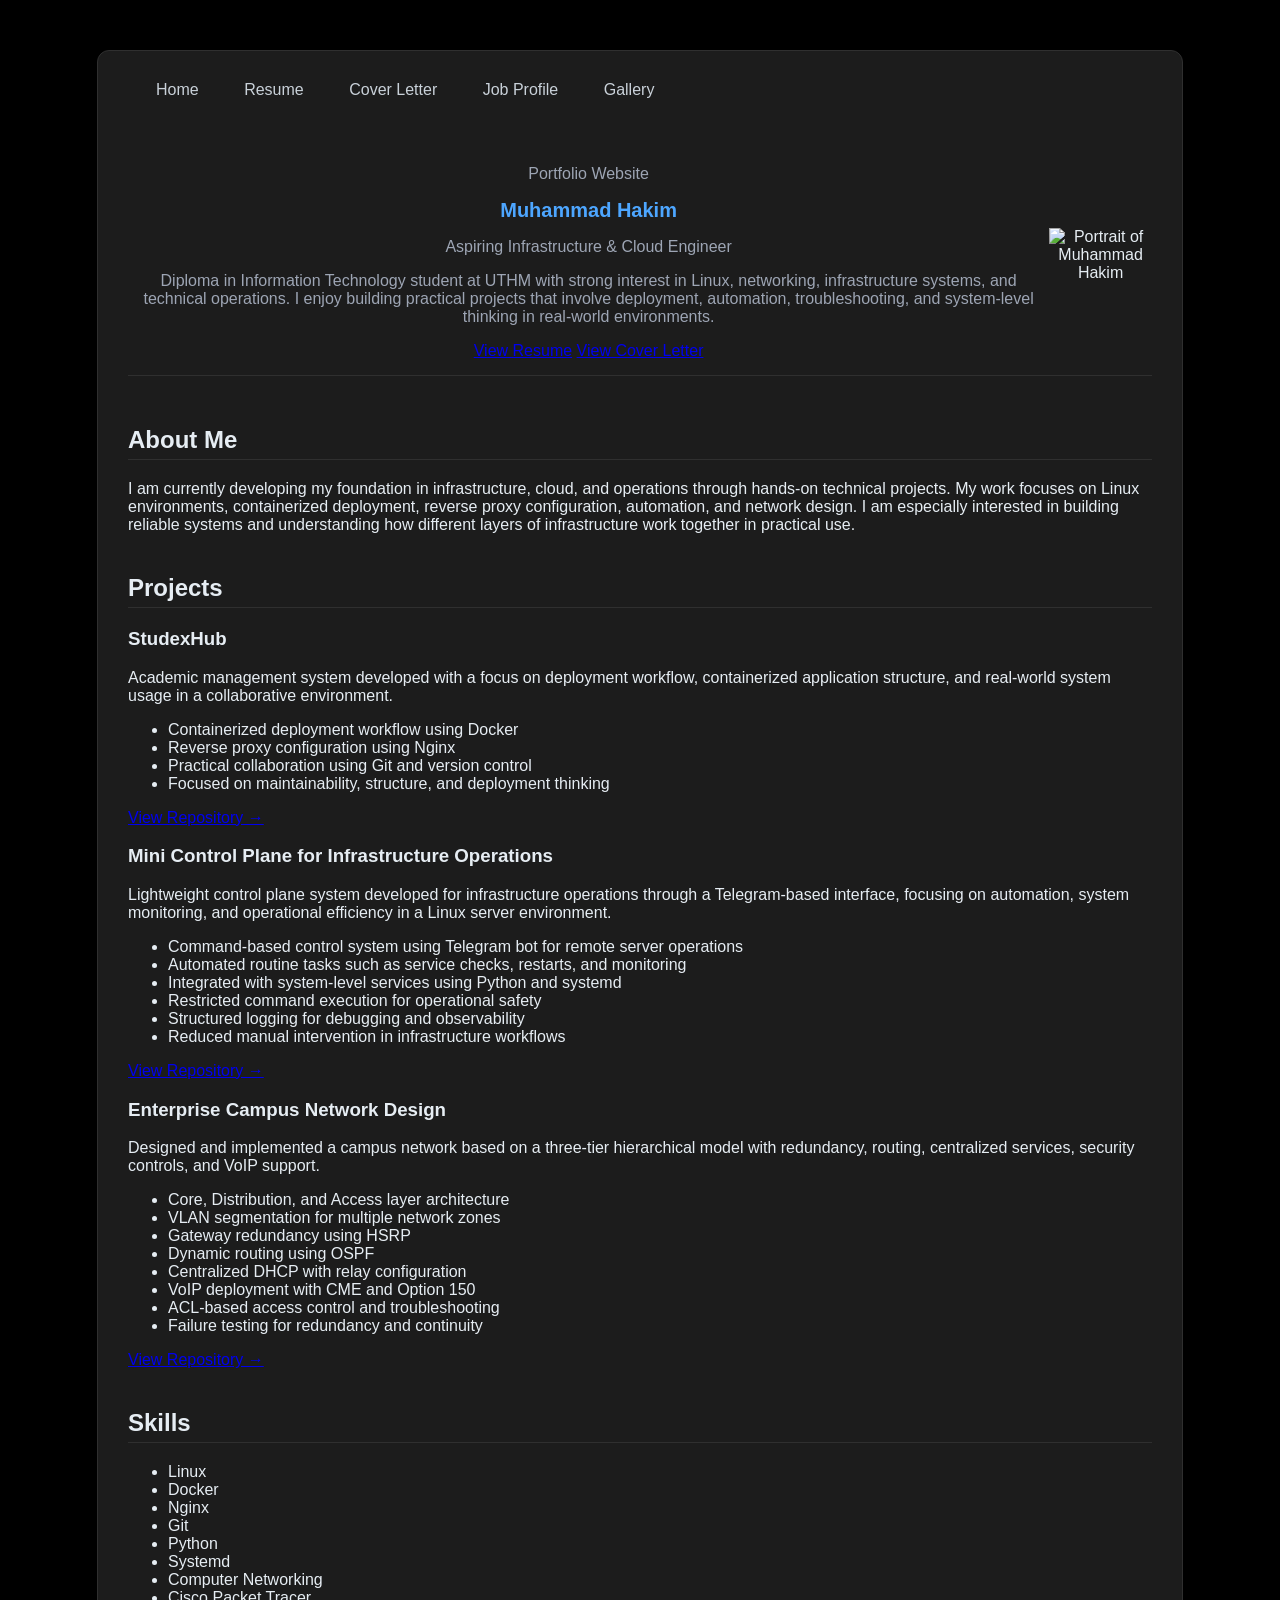
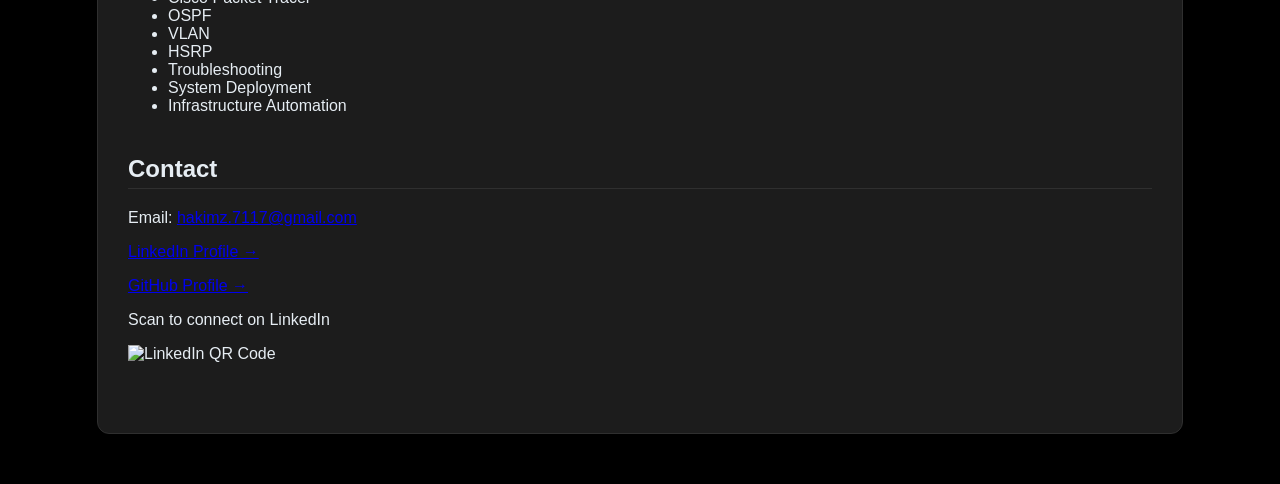
==== index.html @ 95ccece3 "index.html" ====
<!DOCTYPE html>
<html lang="en">
<head>
  <meta charset="UTF-8">
  <meta name="viewport" content="width=device-width, initial-scale=1.0">
  <title>Muhammad Hakim | Portfolio</title>
  <link rel="stylesheet" href="style.css">
</head>
<body>
  <div class="container">

    <nav class="navbar">
      <a href="index.html">Home</a>
      <a href="resume.html">Resume</a>
      <a href="cover-letter.html">Cover Letter</a>
      <a href="job-profile.html">Job Profile</a>
      <a href="gallery.html">Gallery</a>
    </nav>

    <header class="hero">
      <div class="hero-text">
        <p class="eyebrow">Portfolio Website</p>
        <h1>Muhammad Hakim</h1>
        <p class="subtitle">Aspiring Infrastructure &amp; Cloud Engineer</p>
        <p class="intro">
          Diploma in Information Technology student at UTHM with strong interest in Linux,
          networking, infrastructure systems, and technical operations. I enjoy building
          practical projects that involve deployment, automation, troubleshooting, and
          system-level thinking in real-world environments.
        </p>

        <div class="hero-links">
          <a class="button primary" href="resume.html">View Resume</a>
          <a class="button secondary" href="cover-letter.html">View Cover Letter</a>
        </div>
      </div>

      <div class="hero-image">
        <img src="images/profile.JPG" alt="Portrait of Muhammad Hakim">
      </div>
    </header>

    <section>
      <h2>About Me</h2>
      <p>
        I am currently developing my foundation in infrastructure, cloud, and operations
        through hands-on technical projects. My work focuses on Linux environments,
        containerized deployment, reverse proxy configuration, automation, and network
        design. I am especially interested in building reliable systems and understanding
        how different layers of infrastructure work together in practical use.
      </p>
    </section>

    <section>
      <h2>Projects</h2>

      <div class="project">
        <h3>StudexHub</h3>
        <p>
          Academic management system developed with a focus on deployment workflow,
          containerized application structure, and real-world system usage in a collaborative
          environment.
        </p>
        <ul>
          <li>Containerized deployment workflow using Docker</li>
          <li>Reverse proxy configuration using Nginx</li>
          <li>Practical collaboration using Git and version control</li>
          <li>Focused on maintainability, structure, and deployment thinking</li>
        </ul>
        <p class="project-links">
          <a href="https://github.com/Xaknm-Hakim/StudexHub" target="_blank" rel="noopener noreferrer">View Repository →</a>
        </p>
      </div>

      <div class="project">
        <h3>Mini Control Plane for Infrastructure Operations</h3>
        <p>
          Lightweight control plane system developed for infrastructure operations through a
          Telegram-based interface, focusing on automation, system monitoring, and
          operational efficiency in a Linux server environment.
        </p>
        <ul>
          <li>Command-based control system using Telegram bot for remote server operations</li>
          <li>Automated routine tasks such as service checks, restarts, and monitoring</li>
          <li>Integrated with system-level services using Python and systemd</li>
          <li>Restricted command execution for operational safety</li>
          <li>Structured logging for debugging and observability</li>
          <li>Reduced manual intervention in infrastructure workflows</li>
        </ul>
        <p class="project-links">
          <a href="https://github.com/Xaknm-Hakim/mini-control-plane" target="_blank" rel="noopener noreferrer">View Repository →</a>
        </p>
      </div>

      <div class="project">
        <h3>Enterprise Campus Network Design</h3>
        <p>
          Designed and implemented a campus network based on a three-tier hierarchical model
          with redundancy, routing, centralized services, security controls, and VoIP support.
        </p>
        <ul>
          <li>Core, Distribution, and Access layer architecture</li>
          <li>VLAN segmentation for multiple network zones</li>
          <li>Gateway redundancy using HSRP</li>
          <li>Dynamic routing using OSPF</li>
          <li>Centralized DHCP with relay configuration</li>
          <li>VoIP deployment with CME and Option 150</li>
          <li>ACL-based access control and troubleshooting</li>
          <li>Failure testing for redundancy and continuity</li>
        </ul>
        <p class="project-links">
          <a href="https://github.com/Xaknm-Hakim/Network-Campus-Topology" target="_blank" rel="noopener noreferrer">View Repository →</a>
        </p>
      </div>

    </section>

    <section>
      <h2>Skills</h2>
      <ul class="skills">
        <li>Linux</li>
        <li>Docker</li>
        <li>Nginx</li>
        <li>Git</li>
        <li>Python</li>
        <li>Systemd</li>
        <li>Computer Networking</li>
        <li>Cisco Packet Tracer</li>
        <li>OSPF</li>
        <li>VLAN</li>
        <li>HSRP</li>
        <li>Troubleshooting</li>
        <li>System Deployment</li>
        <li>Infrastructure Automation</li>
      </ul>
    </section>

    <section>
      <h2>Contact</h2>

      <div class="contact-container">

        <div class="contact-info">
          <p>Email: <a href="mailto:hakimz.7117@gmail.com">hakimz.7117@gmail.com</a></p>
          <p>
            <a href="https://www.linkedin.com/in/muhammad-hakim-zaaba-27b22a3b8" target="_blank" rel="noopener noreferrer">
              LinkedIn Profile →
            </a>
          </p>
          <p>
            <a href="https://github.com/Xaknm-Hakim" target="_blank" rel="noopener noreferrer">
              GitHub Profile →
            </a>
          </p>
        </div>

        <div class="contact-qr">
          <p>Scan to connect on LinkedIn</p>
          <img src="images/linkedin-qr.png" alt="LinkedIn QR Code">
        </div>

      </div>

    </section>

  </div>
</body>
</html>
---- style.css ----
/* BACKGROUND */
body {
    margin: 0;
    font-family: Arial, sans-serif;
    background-color: #000000; /* PURE BLACK */
    color: #e6edf3;
}

/* CENTER CONTAINER */
.container {
    width: 80%;
    margin: 50px auto;
    background-color: #1c1c1c; /* DARK GREY */
    padding: 30px;
    border-radius: 12px;
    border: 1px solid #2f2f2f;
}

/* NAVBAR */
header {
    display: flex;
    justify-content: space-between;
    align-items: center;
    border-bottom: 1px solid #2f2f2f;
    padding-bottom: 15px;
}

header h1 {
    font-size: 20px;
    color: #4da6ff;
}

/* NAV LINKS */
nav a {
    text-decoration: none;
    color: #c9d1d9;
    margin-left: 15px;
    padding: 6px 12px;
    border-radius: 6px;
    border: 1px solid transparent;
    transition: 0.25s;
}

nav a:hover {
    background-color: #2f2f2f;
    border: 1px solid #4da6ff;
    color: #4da6ff;
}

/* HERO */
.hero {
    text-align: center;
    margin: 50px 0;
}

.hero h2 {
    font-size: 30px;
    margin-bottom: 10px;
}

.hero p {
    color: #9da5b4;
}

/* SECTIONS */
section {
    margin-bottom: 40px;
}

section h2 {
    border-bottom: 1px solid #2f2f2f;
    padding-bottom: 5px;
}

/* PROJECT GRID */
.projects {
    display: grid;
    grid-template-columns: repeat(auto-fit, minmax(220px, 1fr));
    gap: 20px;
}

/* CARDS */
.card {
    background-color: #111111;
    padding: 20px;
    border-radius: 10px;
    border: 1px solid #2f2f2f;
    transition: 0.3s;
}

.card:hover {
    transform: translateY(-5px);
    border-color: #4da6ff;
}

.card h3 {
    color: #4da6ff;
}

/* FOOTER */
footer {
    text-align: center;
    border-top: 1px solid #2f2f2f;
    padding-top: 10px;
    color: #8b949e;
}
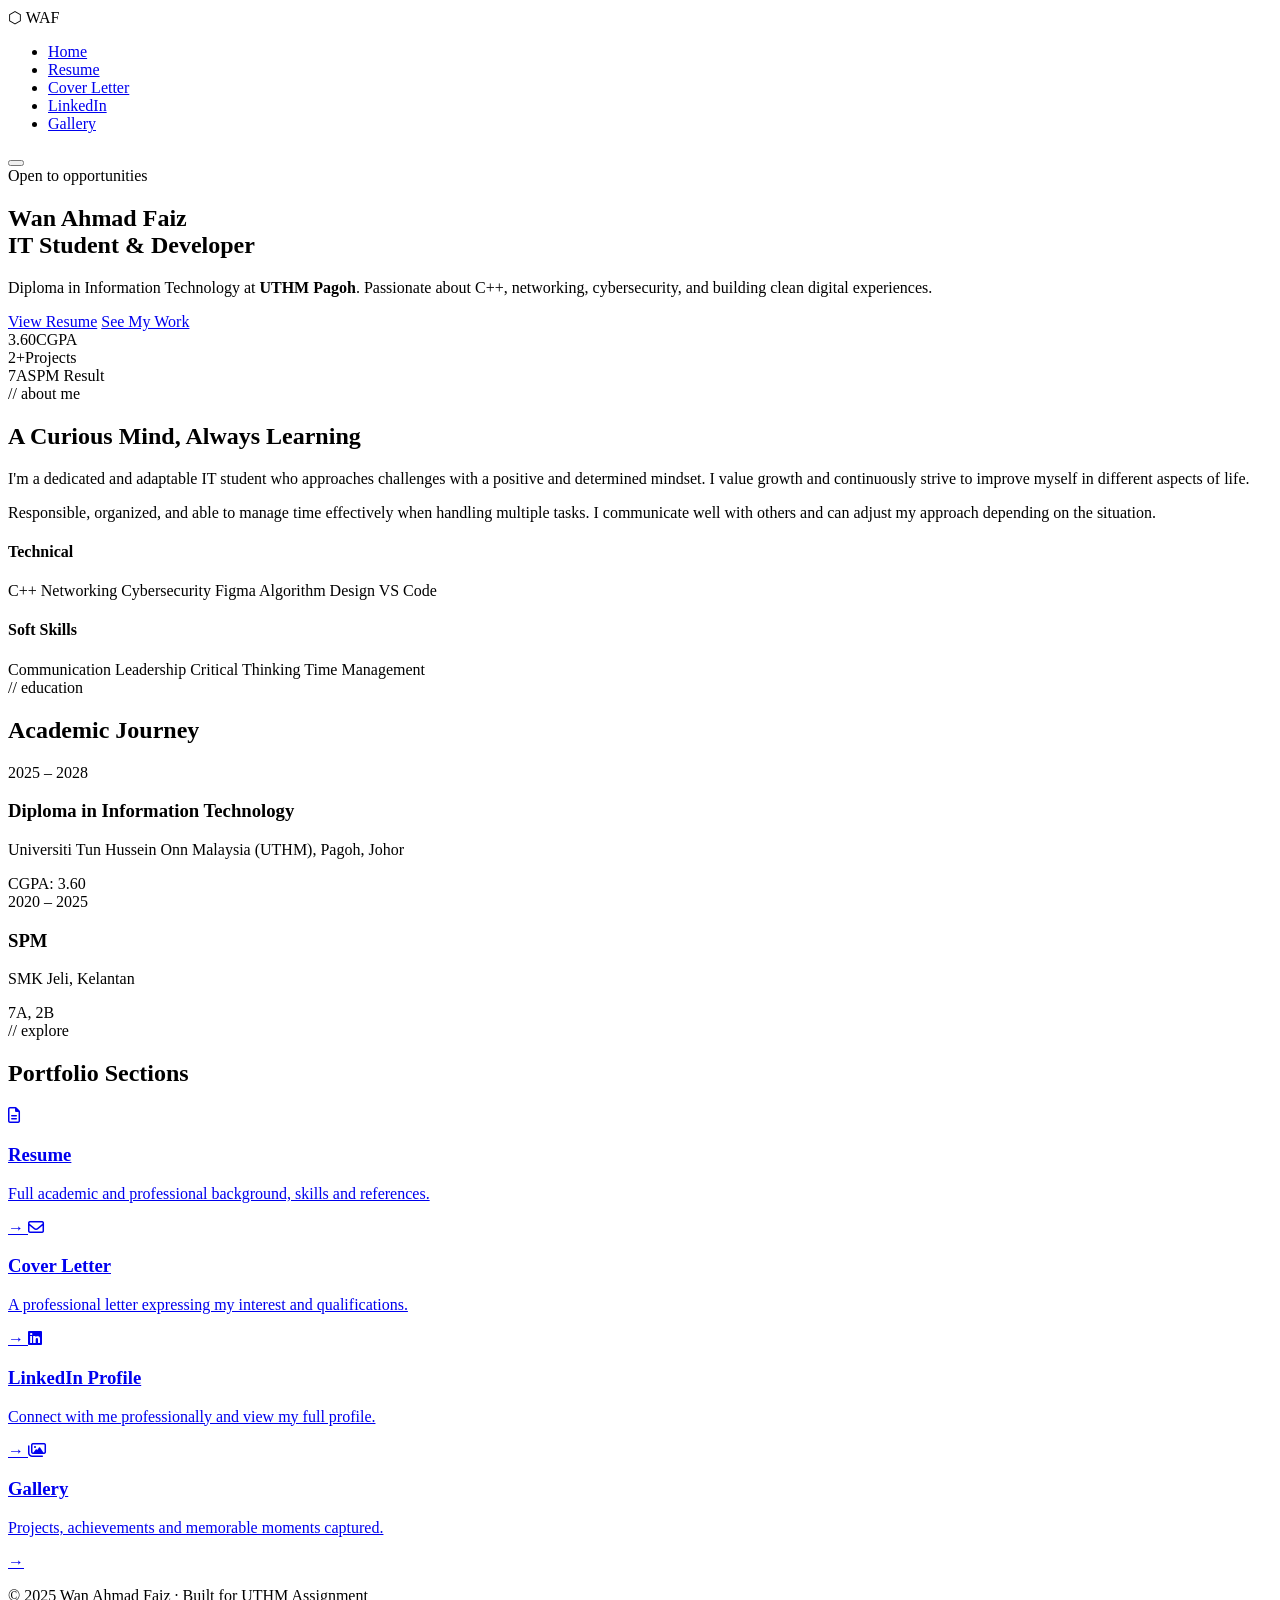
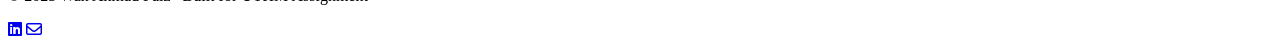
==== commit 903e033c: "Add files via upload" ====
--- a/index.html
+++ b/index.html
@@ -1,168 +1,167 @@
 <!DOCTYPE html>
 <html lang="en">
 <head>
-  <meta charset="UTF-8">
-  <meta name="viewport" content="width=device-width, initial-scale=1.0">
-  <title>Muhammad Hakim | Portfolio</title>
-  <link rel="stylesheet" href="style.css">
+  <meta charset="UTF-8" />
+  <meta name="viewport" content="width=device-width, initial-scale=1.0"/>
+  <title>Wan Ahmad Faiz | Portfolio</title>
+  <link rel="stylesheet" href="css/style.css" />
+  <link href="https://fonts.googleapis.com/css2?family=JetBrains+Mono:wght@400;700&family=Sora:wght@300;400;600;700&display=swap" rel="stylesheet"/>
+  <link rel="stylesheet" href="https://cdnjs.cloudflare.com/ajax/libs/font-awesome/6.5.0/css/all.min.css"/>
 </head>
 <body>
-  <div class="container">
 
+  <!-- NAV -->
+  <header class="site-header">
     <nav class="navbar">
-      <a href="index.html">Home</a>
-      <a href="resume.html">Resume</a>
-      <a href="cover-letter.html">Cover Letter</a>
-      <a href="job-profile.html">Job Profile</a>
-      <a href="gallery.html">Gallery</a>
+      <div class="nav-logo">
+        <span class="logo-icon">⬡</span>
+        <span class="logo-text">WAF</span>
+      </div>
+      <ul class="nav-links">
+        <li><a href="index.html" class="nav-link active">Home</a></li>
+        <li><a href="pages/resume.html" class="nav-link">Resume</a></li>
+        <li><a href="pages/coverletter.html" class="nav-link">Cover Letter</a></li>
+        <li><a href="pages/linkedin.html" class="nav-link">LinkedIn</a></li>
+        <li><a href="pages/gallery.html" class="nav-link">Gallery</a></li>
+      </ul>
+      <button class="hamburger" id="hamburger" aria-label="Toggle menu">
+        <span></span><span></span><span></span>
+      </button>
     </nav>
+  </header>
 
-    <header class="hero">
-      <div class="hero-text">
-        <p class="eyebrow">Portfolio Website</p>
-        <h1>Muhammad Hakim</h1>
-        <p class="subtitle">Aspiring Infrastructure &amp; Cloud Engineer</p>
-        <p class="intro">
-          Diploma in Information Technology student at UTHM with strong interest in Linux,
-          networking, infrastructure systems, and technical operations. I enjoy building
-          practical projects that involve deployment, automation, troubleshooting, and
-          system-level thinking in real-world environments.
-        </p>
+  <!-- MAIN WRAPPER (80% centered) -->
+  <main class="page-wrapper">
 
-        <div class="hero-links">
-          <a class="button primary" href="resume.html">View Resume</a>
-          <a class="button secondary" href="cover-letter.html">View Cover Letter</a>
+    <!-- HERO -->
+    <section class="hero">
+      <div class="hero-badge"><span class="dot"></span> Open to opportunities</div>
+      <h1 class="hero-title">
+        Wan Ahmad Faiz<br/>
+        <span class="hero-sub">IT Student & Developer</span>
+      </h1>
+      <p class="hero-desc">
+        Diploma in Information Technology at <strong>UTHM Pagoh</strong>. 
+        Passionate about C++, networking, cybersecurity, and building clean digital experiences.
+      </p>
+      <div class="hero-cta">
+        <a href="pages/resume.html" class="btn btn-primary">View Resume</a>
+        <a href="pages/gallery.html" class="btn btn-outline">See My Work</a>
+      </div>
+      <div class="hero-stats">
+        <div class="stat"><span class="stat-num">3.60</span><span class="stat-label">CGPA</span></div>
+        <div class="stat-divider"></div>
+        <div class="stat"><span class="stat-num">2+</span><span class="stat-label">Projects</span></div>
+        <div class="stat-divider"></div>
+        <div class="stat"><span class="stat-num">7A</span><span class="stat-label">SPM Result</span></div>
+      </div>
+    </section>
+
+    <!-- ABOUT -->
+    <section class="section" id="about">
+      <div class="section-label">// about me</div>
+      <div class="about-grid">
+        <div class="about-text">
+          <h2 class="section-title">A Curious Mind, Always Learning</h2>
+          <p>I'm a dedicated and adaptable IT student who approaches challenges with a positive and determined mindset. I value growth and continuously strive to improve myself in different aspects of life.</p>
+          <p>Responsible, organized, and able to manage time effectively when handling multiple tasks. I communicate well with others and can adjust my approach depending on the situation.</p>
+        </div>
+        <div class="about-skills">
+          <div class="skill-group">
+            <h4>Technical</h4>
+            <div class="skill-tags">
+              <span class="tag">C++</span>
+              <span class="tag">Networking</span>
+              <span class="tag">Cybersecurity</span>
+              <span class="tag">Figma</span>
+              <span class="tag">Algorithm Design</span>
+              <span class="tag">VS Code</span>
+            </div>
+          </div>
+          <div class="skill-group">
+            <h4>Soft Skills</h4>
+            <div class="skill-tags">
+              <span class="tag tag-soft">Communication</span>
+              <span class="tag tag-soft">Leadership</span>
+              <span class="tag tag-soft">Critical Thinking</span>
+              <span class="tag tag-soft">Time Management</span>
+            </div>
+          </div>
         </div>
       </div>
-
-      <div class="hero-image">
-        <img src="images/profile.JPG" alt="Portrait of Muhammad Hakim">
-      </div>
-    </header>
-
-    <section>
-      <h2>About Me</h2>
-      <p>
-        I am currently developing my foundation in infrastructure, cloud, and operations
-        through hands-on technical projects. My work focuses on Linux environments,
-        containerized deployment, reverse proxy configuration, automation, and network
-        design. I am especially interested in building reliable systems and understanding
-        how different layers of infrastructure work together in practical use.
-      </p>
     </section>
 
-    <section>
-      <h2>Projects</h2>
-
-      <div class="project">
-        <h3>StudexHub</h3>
-        <p>
-          Academic management system developed with a focus on deployment workflow,
-          containerized application structure, and real-world system usage in a collaborative
-          environment.
-        </p>
-        <ul>
-          <li>Containerized deployment workflow using Docker</li>
-          <li>Reverse proxy configuration using Nginx</li>
-          <li>Practical collaboration using Git and version control</li>
-          <li>Focused on maintainability, structure, and deployment thinking</li>
-        </ul>
-        <p class="project-links">
-          <a href="https://github.com/Xaknm-Hakim/StudexHub" target="_blank" rel="noopener noreferrer">View Repository →</a>
-        </p>
+    <!-- EDUCATION TIMELINE -->
+    <section class="section" id="education">
+      <div class="section-label">// education</div>
+      <h2 class="section-title">Academic Journey</h2>
+      <div class="timeline">
+        <div class="timeline-item">
+          <div class="timeline-dot"></div>
+          <div class="timeline-content">
+            <span class="timeline-date">2025 – 2028</span>
+            <h3>Diploma in Information Technology</h3>
+            <p class="timeline-place">Universiti Tun Hussein Onn Malaysia (UTHM), Pagoh, Johor</p>
+            <span class="timeline-badge">CGPA: 3.60</span>
+          </div>
+        </div>
+        <div class="timeline-item">
+          <div class="timeline-dot"></div>
+          <div class="timeline-content">
+            <span class="timeline-date">2020 – 2025</span>
+            <h3>SPM</h3>
+            <p class="timeline-place">SMK Jeli, Kelantan</p>
+            <span class="timeline-badge">7A, 2B</span>
+          </div>
+        </div>
       </div>
-
-      <div class="project">
-        <h3>Mini Control Plane for Infrastructure Operations</h3>
-        <p>
-          Lightweight control plane system developed for infrastructure operations through a
-          Telegram-based interface, focusing on automation, system monitoring, and
-          operational efficiency in a Linux server environment.
-        </p>
-        <ul>
-          <li>Command-based control system using Telegram bot for remote server operations</li>
-          <li>Automated routine tasks such as service checks, restarts, and monitoring</li>
-          <li>Integrated with system-level services using Python and systemd</li>
-          <li>Restricted command execution for operational safety</li>
-          <li>Structured logging for debugging and observability</li>
-          <li>Reduced manual intervention in infrastructure workflows</li>
-        </ul>
-        <p class="project-links">
-          <a href="https://github.com/Xaknm-Hakim/mini-control-plane" target="_blank" rel="noopener noreferrer">View Repository →</a>
-        </p>
-      </div>
-
-      <div class="project">
-        <h3>Enterprise Campus Network Design</h3>
-        <p>
-          Designed and implemented a campus network based on a three-tier hierarchical model
-          with redundancy, routing, centralized services, security controls, and VoIP support.
-        </p>
-        <ul>
-          <li>Core, Distribution, and Access layer architecture</li>
-          <li>VLAN segmentation for multiple network zones</li>
-          <li>Gateway redundancy using HSRP</li>
-          <li>Dynamic routing using OSPF</li>
-          <li>Centralized DHCP with relay configuration</li>
-          <li>VoIP deployment with CME and Option 150</li>
-          <li>ACL-based access control and troubleshooting</li>
-          <li>Failure testing for redundancy and continuity</li>
-        </ul>
-        <p class="project-links">
-          <a href="https://github.com/Xaknm-Hakim/Network-Campus-Topology" target="_blank" rel="noopener noreferrer">View Repository →</a>
-        </p>
-      </div>
-
     </section>
 
-    <section>
-      <h2>Skills</h2>
-      <ul class="skills">
-        <li>Linux</li>
-        <li>Docker</li>
-        <li>Nginx</li>
-        <li>Git</li>
-        <li>Python</li>
-        <li>Systemd</li>
-        <li>Computer Networking</li>
-        <li>Cisco Packet Tracer</li>
-        <li>OSPF</li>
-        <li>VLAN</li>
-        <li>HSRP</li>
-        <li>Troubleshooting</li>
-        <li>System Deployment</li>
-        <li>Infrastructure Automation</li>
-      </ul>
+    <!-- QUICK LINKS -->
+    <section class="section" id="quicklinks">
+      <div class="section-label">// explore</div>
+      <h2 class="section-title">Portfolio Sections</h2>
+      <div class="cards-grid">
+        <a href="pages/resume.html" class="card">
+          <i class="fa-regular fa-file-lines card-icon"></i>
+          <h3>Resume</h3>
+          <p>Full academic and professional background, skills and references.</p>
+          <span class="card-arrow">→</span>
+        </a>
+        <a href="pages/coverletter.html" class="card">
+          <i class="fa-regular fa-envelope card-icon"></i>
+          <h3>Cover Letter</h3>
+          <p>A professional letter expressing my interest and qualifications.</p>
+          <span class="card-arrow">→</span>
+        </a>
+        <a href="pages/linkedin.html" class="card">
+          <i class="fa-brands fa-linkedin card-icon"></i>
+          <h3>LinkedIn Profile</h3>
+          <p>Connect with me professionally and view my full profile.</p>
+          <span class="card-arrow">→</span>
+        </a>
+        <a href="pages/gallery.html" class="card">
+          <i class="fa-regular fa-images card-icon"></i>
+          <h3>Gallery</h3>
+          <p>Projects, achievements and memorable moments captured.</p>
+          <span class="card-arrow">→</span>
+        </a>
+      </div>
     </section>
 
-    <section>
-      <h2>Contact</h2>
+  </main>
 
-      <div class="contact-container">
+  <!-- FOOTER -->
+  <footer class="site-footer">
+    <div class="footer-inner">
+      <p>© 2025 Wan Ahmad Faiz · Built for UTHM Assignment</p>
+      <div class="footer-links">
+        <a href="pages/linkedin.html"><i class="fa-brands fa-linkedin"></i></a>
+        <a href="mailto:wanahmad@example.com"><i class="fa-regular fa-envelope"></i></a>
+      </div>
+    </div>
+  </footer>
 
-        <div class="contact-info">
-          <p>Email: <a href="mailto:hakimz.7117@gmail.com">hakimz.7117@gmail.com</a></p>
-          <p>
-            <a href="https://www.linkedin.com/in/muhammad-hakim-zaaba-27b22a3b8" target="_blank" rel="noopener noreferrer">
-              LinkedIn Profile →
-            </a>
-          </p>
-          <p>
-            <a href="https://github.com/Xaknm-Hakim" target="_blank" rel="noopener noreferrer">
-              GitHub Profile →
-            </a>
-          </p>
-        </div>
-
-        <div class="contact-qr">
-          <p>Scan to connect on LinkedIn</p>
-          <img src="images/linkedin-qr.png" alt="LinkedIn QR Code">
-        </div>
-
-      </div>
-
-    </section>
-
-  </div>
+  <script src="js/main.js"></script>
 </body>
 </html>
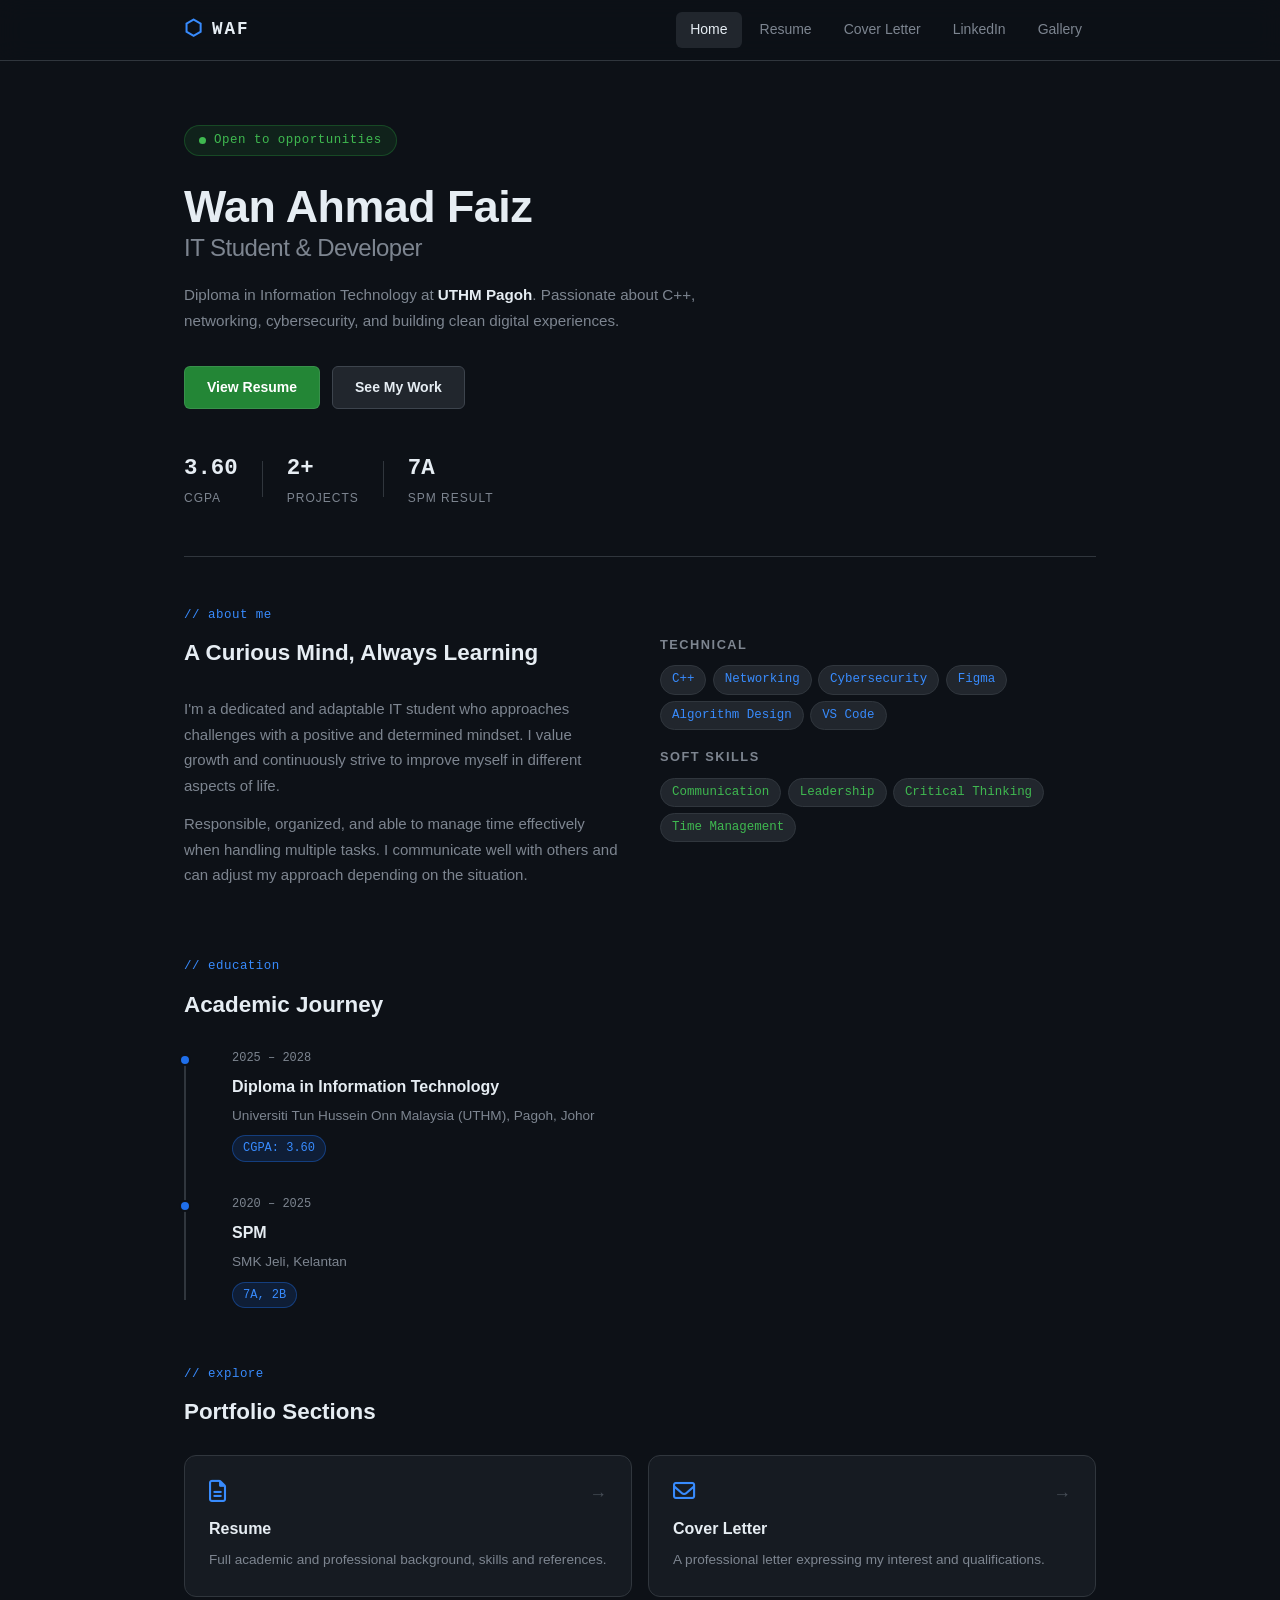
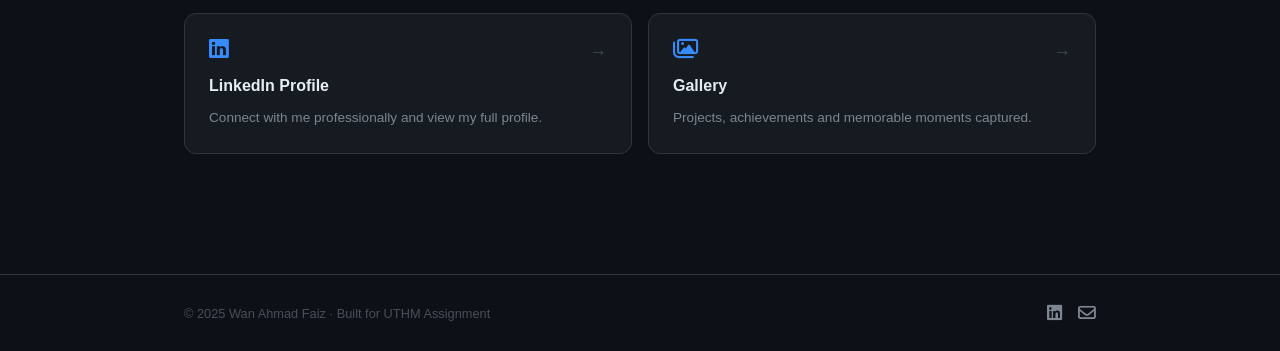
==== commit c351525e: "index.html" ====
--- a/index.html
+++ b/index.html
@@ -4,7 +4,7 @@
   <meta charset="UTF-8" />
   <meta name="viewport" content="width=device-width, initial-scale=1.0"/>
   <title>Wan Ahmad Faiz | Portfolio</title>
-  <link rel="stylesheet" href="css/style.css" />
+  <link rel="stylesheet" href="style.css" />
   <link href="https://fonts.googleapis.com/css2?family=JetBrains+Mono:wght@400;700&family=Sora:wght@300;400;600;700&display=swap" rel="stylesheet"/>
   <link rel="stylesheet" href="https://cdnjs.cloudflare.com/ajax/libs/font-awesome/6.5.0/css/all.min.css"/>
 </head>
--- a/style.css
+++ b/style.css
@@ -0,0 +1,506 @@
+/* =============================================
+   Wan Ahmad Faiz | Portfolio — style.css
+   GitHub-inspired dark theme, centered 80%
+   ============================================= */
+
+@import url('https://fonts.googleapis.com/css2?family=JetBrains+Mono:wght@400;700&family=Sora:wght@300;400;600;700&display=swap');
+
+/* ---- CSS VARIABLES ---- */
+:root {
+  --bg:         #0d1117;
+  --bg-2:       #161b22;
+  --bg-3:       #21262d;
+  --border:     #30363d;
+  --border-2:   #3d444d;
+  --text:       #e6edf3;
+  --text-muted: #7d8590;
+  --text-dim:   #484f58;
+  --accent:     #238636;
+  --accent-hover: #2ea043;
+  --accent-blue: #1f6feb;
+  --accent-blue-hover: #388bfd;
+  --tag-bg:     #21262d;
+  --tag-border: #30363d;
+  --radius:     6px;
+  --radius-lg:  12px;
+  --font-mono:  'JetBrains Mono', monospace;
+  --font-body:  'Sora', sans-serif;
+  --nav-h:      60px;
+  --max-w:      960px;
+}
+
+/* ---- RESET ---- */
+*, *::before, *::after { box-sizing: border-box; margin: 0; padding: 0; }
+html { scroll-behavior: smooth; }
+body {
+  background: var(--bg);
+  color: var(--text);
+  font-family: var(--font-body);
+  font-size: 15px;
+  line-height: 1.7;
+  min-height: 100vh;
+}
+a { color: var(--accent-blue-hover); text-decoration: none; }
+a:hover { text-decoration: underline; }
+p { color: var(--text-muted); margin-bottom: 0.8rem; }
+strong { color: var(--text); }
+h1,h2,h3,h4 { color: var(--text); font-weight: 600; }
+
+/* ---- HEADER / NAV ---- */
+.site-header {
+  position: sticky;
+  top: 0;
+  z-index: 100;
+  background: rgba(13, 17, 23, 0.92);
+  backdrop-filter: blur(12px);
+  border-bottom: 1px solid var(--border);
+}
+.navbar {
+  max-width: var(--max-w);
+  margin: 0 auto;
+  padding: 0 1.5rem;
+  height: var(--nav-h);
+  display: flex;
+  align-items: center;
+  gap: 2rem;
+}
+.nav-logo {
+  display: flex;
+  align-items: center;
+  gap: 8px;
+  font-family: var(--font-mono);
+  font-weight: 700;
+  font-size: 1.1rem;
+  color: var(--text);
+  letter-spacing: 2px;
+}
+.logo-icon { font-size: 1.3rem; color: var(--accent-blue-hover); }
+.nav-links {
+  display: flex;
+  list-style: none;
+  gap: 0.25rem;
+  margin-left: auto;
+}
+.nav-link {
+  display: block;
+  padding: 6px 14px;
+  border-radius: var(--radius);
+  color: var(--text-muted);
+  font-size: 0.875rem;
+  font-weight: 500;
+  transition: all 0.15s;
+}
+.nav-link:hover { color: var(--text); background: var(--bg-3); text-decoration: none; }
+.nav-link.active { color: var(--text); background: var(--bg-3); }
+
+/* Hamburger */
+.hamburger {
+  display: none;
+  flex-direction: column;
+  gap: 5px;
+  background: none;
+  border: none;
+  cursor: pointer;
+  margin-left: auto;
+  padding: 6px;
+}
+.hamburger span {
+  display: block; width: 22px; height: 2px;
+  background: var(--text-muted); border-radius: 2px;
+  transition: all 0.2s;
+}
+
+/* ---- PAGE WRAPPER (80% centered) ---- */
+.page-wrapper {
+  max-width: var(--max-w);
+  margin: 0 auto;
+  padding: 0 1.5rem 4rem;
+}
+
+/* ---- HERO ---- */
+.hero {
+  padding: 4rem 0 3rem;
+  border-bottom: 1px solid var(--border);
+  margin-bottom: 3rem;
+}
+.hero-badge {
+  display: inline-flex;
+  align-items: center;
+  gap: 8px;
+  background: rgba(35, 134, 54, 0.15);
+  border: 1px solid rgba(35, 134, 54, 0.4);
+  color: #3fb950;
+  padding: 4px 14px;
+  border-radius: 99px;
+  font-size: 0.78rem;
+  font-family: var(--font-mono);
+  margin-bottom: 1.5rem;
+  letter-spacing: 0.5px;
+}
+.dot {
+  width: 7px; height: 7px;
+  background: #3fb950;
+  border-radius: 50%;
+  animation: blink 1.6s ease-in-out infinite;
+}
+@keyframes blink { 0%,100%{opacity:1} 50%{opacity:0.3} }
+.hero-title {
+  font-size: clamp(2rem, 5vw, 2.8rem);
+  font-weight: 700;
+  line-height: 1.2;
+  margin-bottom: 1.2rem;
+  letter-spacing: -0.5px;
+}
+.hero-sub {
+  display: block;
+  font-size: clamp(1.1rem, 3vw, 1.5rem);
+  color: var(--text-muted);
+  font-weight: 300;
+}
+.hero-desc {
+  max-width: 540px;
+  color: var(--text-muted);
+  margin-bottom: 2rem;
+  font-size: 0.95rem;
+}
+.hero-cta { display: flex; gap: 0.75rem; flex-wrap: wrap; margin-bottom: 2.5rem; }
+
+/* ---- BUTTONS ---- */
+.btn {
+  display: inline-block;
+  padding: 9px 22px;
+  border-radius: var(--radius);
+  font-size: 0.875rem;
+  font-weight: 600;
+  cursor: pointer;
+  transition: all 0.15s;
+  border: 1px solid transparent;
+}
+.btn-primary {
+  background: var(--accent);
+  color: #fff;
+  border-color: rgba(240,246,252,0.1);
+}
+.btn-primary:hover { background: var(--accent-hover); text-decoration: none; color: #fff; }
+.btn-outline {
+  background: var(--bg-3);
+  color: var(--text);
+  border-color: var(--border-2);
+}
+.btn-outline:hover { background: var(--bg-2); border-color: var(--text-dim); text-decoration: none; }
+
+/* Stats */
+.hero-stats {
+  display: flex;
+  align-items: center;
+  gap: 1.5rem;
+}
+.stat { display: flex; flex-direction: column; }
+.stat-num { font-family: var(--font-mono); font-size: 1.4rem; font-weight: 700; color: var(--text); }
+.stat-label { font-size: 0.75rem; color: var(--text-muted); text-transform: uppercase; letter-spacing: 1px; }
+.stat-divider { width: 1px; height: 36px; background: var(--border); }
+
+/* ---- SECTIONS ---- */
+.section { margin-bottom: 3.5rem; }
+.section-label {
+  font-family: var(--font-mono);
+  font-size: 0.78rem;
+  color: var(--accent-blue-hover);
+  margin-bottom: 0.5rem;
+  letter-spacing: 0.5px;
+}
+.section-title {
+  font-size: 1.4rem;
+  margin-bottom: 1.5rem;
+}
+
+/* ---- ABOUT ---- */
+.about-grid { display: grid; grid-template-columns: 1fr 1fr; gap: 2.5rem; }
+.skill-group { margin-bottom: 1rem; }
+.skill-group h4 { font-size: 0.8rem; text-transform: uppercase; letter-spacing: 1.5px; color: var(--text-muted); margin-bottom: 0.6rem; }
+.skill-tags { display: flex; flex-wrap: wrap; gap: 0.4rem; }
+.tag {
+  background: var(--bg-3);
+  border: 1px solid var(--border);
+  color: var(--accent-blue-hover);
+  padding: 3px 11px;
+  border-radius: 99px;
+  font-size: 0.78rem;
+  font-family: var(--font-mono);
+}
+.tag-soft { color: #3fb950; }
+
+/* ---- TIMELINE ---- */
+.timeline { position: relative; padding-left: 1.5rem; }
+.timeline::before {
+  content: '';
+  position: absolute;
+  left: 0;
+  top: 8px;
+  bottom: 8px;
+  width: 2px;
+  background: var(--border);
+}
+.timeline-item {
+  position: relative;
+  margin-bottom: 2rem;
+  padding-left: 1.5rem;
+}
+.timeline-dot {
+  position: absolute;
+  left: -1.5rem;
+  top: 6px;
+  width: 12px; height: 12px;
+  background: var(--accent-blue);
+  border: 2px solid var(--bg);
+  border-radius: 50%;
+  transform: translateX(-5px);
+}
+.timeline-date {
+  font-family: var(--font-mono);
+  font-size: 0.75rem;
+  color: var(--text-muted);
+  display: block;
+  margin-bottom: 0.3rem;
+}
+.timeline-content h3 { font-size: 1rem; margin-bottom: 0.25rem; }
+.timeline-place { font-size: 0.85rem; color: var(--text-muted); margin-bottom: 0.4rem; }
+.timeline-badge {
+  display: inline-block;
+  background: rgba(31,111,235,0.15);
+  border: 1px solid rgba(31,111,235,0.4);
+  color: var(--accent-blue-hover);
+  padding: 2px 10px;
+  border-radius: 99px;
+  font-size: 0.75rem;
+  font-family: var(--font-mono);
+}
+
+/* ---- CARDS ---- */
+.cards-grid { display: grid; grid-template-columns: repeat(2, 1fr); gap: 1rem; }
+.card {
+  display: block;
+  background: var(--bg-2);
+  border: 1px solid var(--border);
+  border-radius: var(--radius-lg);
+  padding: 1.5rem;
+  transition: all 0.2s;
+  color: var(--text);
+  position: relative;
+  overflow: hidden;
+}
+.card::before {
+  content: '';
+  position: absolute;
+  inset: 0;
+  background: linear-gradient(135deg, rgba(31,111,235,0.04) 0%, transparent 60%);
+  opacity: 0;
+  transition: opacity 0.2s;
+}
+.card:hover { border-color: var(--border-2); transform: translateY(-2px); text-decoration: none; box-shadow: 0 8px 24px rgba(0,0,0,0.4); }
+.card:hover::before { opacity: 1; }
+.card-icon { font-size: 1.4rem; color: var(--accent-blue-hover); margin-bottom: 0.75rem; display: block; }
+.card h3 { font-size: 1rem; margin-bottom: 0.4rem; }
+.card p { font-size: 0.85rem; margin: 0; }
+.card-arrow {
+  position: absolute;
+  right: 1.5rem;
+  top: 1.5rem;
+  font-size: 1.1rem;
+  color: var(--text-dim);
+  transition: transform 0.2s, color 0.2s;
+}
+.card:hover .card-arrow { transform: translate(3px, -3px); color: var(--accent-blue-hover); }
+
+/* ---- FOOTER ---- */
+.site-footer {
+  border-top: 1px solid var(--border);
+  background: var(--bg);
+  padding: 1.5rem 0;
+}
+.footer-inner {
+  max-width: var(--max-w);
+  margin: 0 auto;
+  padding: 0 1.5rem;
+  display: flex;
+  align-items: center;
+  justify-content: space-between;
+}
+.footer-inner p { font-size: 0.8rem; color: var(--text-dim); margin: 0; }
+.footer-links { display: flex; gap: 1rem; }
+.footer-links a { color: var(--text-muted); font-size: 1.1rem; transition: color 0.15s; }
+.footer-links a:hover { color: var(--text); }
+
+/* ---- PAGE TITLE BANNER (inner pages) ---- */
+.page-banner {
+  padding: 2.5rem 0 2rem;
+  border-bottom: 1px solid var(--border);
+  margin-bottom: 2.5rem;
+}
+.page-banner .section-label { margin-bottom: 0.4rem; }
+.page-banner h1 { font-size: 1.8rem; }
+.page-banner p { margin-top: 0.4rem; max-width: 500px; }
+
+/* ---- RESUME PAGE ---- */
+.resume-grid { display: grid; grid-template-columns: 1fr 1fr; gap: 2rem; }
+.resume-block {
+  background: var(--bg-2);
+  border: 1px solid var(--border);
+  border-radius: var(--radius-lg);
+  padding: 1.5rem;
+  margin-bottom: 1.5rem;
+}
+.resume-block h3 {
+  font-size: 0.75rem;
+  text-transform: uppercase;
+  letter-spacing: 2px;
+  color: var(--text-muted);
+  margin-bottom: 1rem;
+  font-family: var(--font-mono);
+  display: flex;
+  align-items: center;
+  gap: 8px;
+}
+.resume-block h3 i { color: var(--accent-blue-hover); }
+.resume-entry { margin-bottom: 1.2rem; padding-bottom: 1.2rem; border-bottom: 1px solid var(--border); }
+.resume-entry:last-child { margin-bottom: 0; padding-bottom: 0; border-bottom: none; }
+.resume-entry-title { font-size: 0.95rem; font-weight: 600; color: var(--text); }
+.resume-entry-sub { font-size: 0.8rem; color: var(--text-muted); margin-top: 2px; }
+.resume-entry-date { font-family: var(--font-mono); font-size: 0.72rem; color: var(--text-dim); margin-top: 3px; }
+.resume-list { list-style: none; }
+.resume-list li {
+  padding: 5px 0;
+  font-size: 0.875rem;
+  color: var(--text-muted);
+  display: flex;
+  align-items: flex-start;
+  gap: 8px;
+}
+.resume-list li::before { content: '▸'; color: var(--accent-blue-hover); flex-shrink: 0; margin-top: 2px; }
+.resume-block.full { grid-column: 1 / -1; }
+
+/* ---- COVER LETTER ---- */
+.letter-paper {
+  background: var(--bg-2);
+  border: 1px solid var(--border);
+  border-radius: var(--radius-lg);
+  padding: 3rem;
+  max-width: 700px;
+  margin: 0 auto;
+  font-size: 0.93rem;
+  line-height: 1.9;
+}
+.letter-paper p { color: var(--text-muted); }
+.letter-paper .letter-date { color: var(--text-dim); font-family: var(--font-mono); font-size: 0.8rem; margin-bottom: 1.5rem; }
+.letter-paper .letter-subject { color: var(--text); font-weight: 700; margin: 1rem 0; font-size: 1rem; }
+.letter-paper .letter-sign { margin-top: 2rem; }
+.letter-paper .letter-sign strong { display: block; color: var(--text); font-size: 1rem; }
+
+/* ---- LINKEDIN PAGE ---- */
+.linkedin-card {
+  background: var(--bg-2);
+  border: 1px solid var(--border);
+  border-radius: var(--radius-lg);
+  overflow: hidden;
+  max-width: 640px;
+  margin: 0 auto;
+}
+.linkedin-banner {
+  height: 100px;
+  background: linear-gradient(135deg, #1f6feb 0%, #238636 100%);
+}
+.linkedin-body { padding: 0 2rem 2rem; }
+.linkedin-avatar {
+  width: 80px; height: 80px;
+  background: var(--bg-3);
+  border: 3px solid var(--bg-2);
+  border-radius: 50%;
+  margin-top: -40px;
+  display: flex;
+  align-items: center;
+  justify-content: center;
+  font-size: 2rem;
+  margin-bottom: 1rem;
+}
+.linkedin-name { font-size: 1.3rem; font-weight: 700; }
+.linkedin-title { color: var(--text-muted); font-size: 0.9rem; margin-bottom: 0.5rem; }
+.linkedin-location { font-size: 0.82rem; color: var(--text-dim); display: flex; align-items: center; gap: 5px; margin-bottom: 1.5rem; }
+.linkedin-url {
+  display: inline-flex;
+  align-items: center;
+  gap: 8px;
+  background: var(--bg-3);
+  border: 1px solid var(--border);
+  border-radius: var(--radius);
+  padding: 10px 18px;
+  color: var(--accent-blue-hover);
+  font-family: var(--font-mono);
+  font-size: 0.82rem;
+  margin-bottom: 1.5rem;
+  width: 100%;
+  transition: all 0.15s;
+}
+.linkedin-url:hover { border-color: var(--accent-blue); background: rgba(31,111,235,0.08); text-decoration: none; }
+.linkedin-section { margin-top: 1.2rem; border-top: 1px solid var(--border); padding-top: 1.2rem; }
+.linkedin-section h4 { font-size: 0.8rem; text-transform: uppercase; letter-spacing: 1.5px; color: var(--text-muted); margin-bottom: 0.75rem; }
+
+/* ---- GALLERY ---- */
+.gallery-grid { display: grid; grid-template-columns: repeat(3, 1fr); gap: 1rem; }
+.gallery-item {
+  background: var(--bg-2);
+  border: 1px solid var(--border);
+  border-radius: var(--radius-lg);
+  overflow: hidden;
+  transition: all 0.2s;
+  cursor: pointer;
+}
+.gallery-item:hover { border-color: var(--border-2); transform: translateY(-2px); box-shadow: 0 8px 24px rgba(0,0,0,0.4); }
+.gallery-thumb {
+  height: 160px;
+  display: flex;
+  align-items: center;
+  justify-content: center;
+  font-size: 2.5rem;
+  background: var(--bg-3);
+}
+.gallery-info { padding: 1rem; }
+.gallery-info h4 { font-size: 0.9rem; margin-bottom: 0.2rem; }
+.gallery-info p { font-size: 0.78rem; margin: 0; }
+.gallery-tag {
+  display: inline-block;
+  background: rgba(31,111,235,0.12);
+  border: 1px solid rgba(31,111,235,0.3);
+  color: var(--accent-blue-hover);
+  padding: 2px 8px;
+  border-radius: 99px;
+  font-size: 0.7rem;
+  font-family: var(--font-mono);
+  margin-top: 0.4rem;
+}
+
+/* ---- RESPONSIVE ---- */
+@media (max-width: 700px) {
+  .nav-links { display: none; }
+  .hamburger { display: flex; }
+  .nav-links.open {
+    display: flex;
+    flex-direction: column;
+    position: absolute;
+    top: var(--nav-h);
+    left: 0; right: 0;
+    background: var(--bg-2);
+    border-bottom: 1px solid var(--border);
+    padding: 1rem;
+    gap: 0.25rem;
+  }
+  .about-grid { grid-template-columns: 1fr; }
+  .cards-grid { grid-template-columns: 1fr; }
+  .resume-grid { grid-template-columns: 1fr; }
+  .gallery-grid { grid-template-columns: repeat(2, 1fr); }
+  .hero-stats { gap: 1rem; }
+  .footer-inner { flex-direction: column; gap: 0.75rem; text-align: center; }
+  .letter-paper { padding: 1.5rem; }
+}
+@media (max-width: 450px) {
+  .gallery-grid { grid-template-columns: 1fr; }
+}
